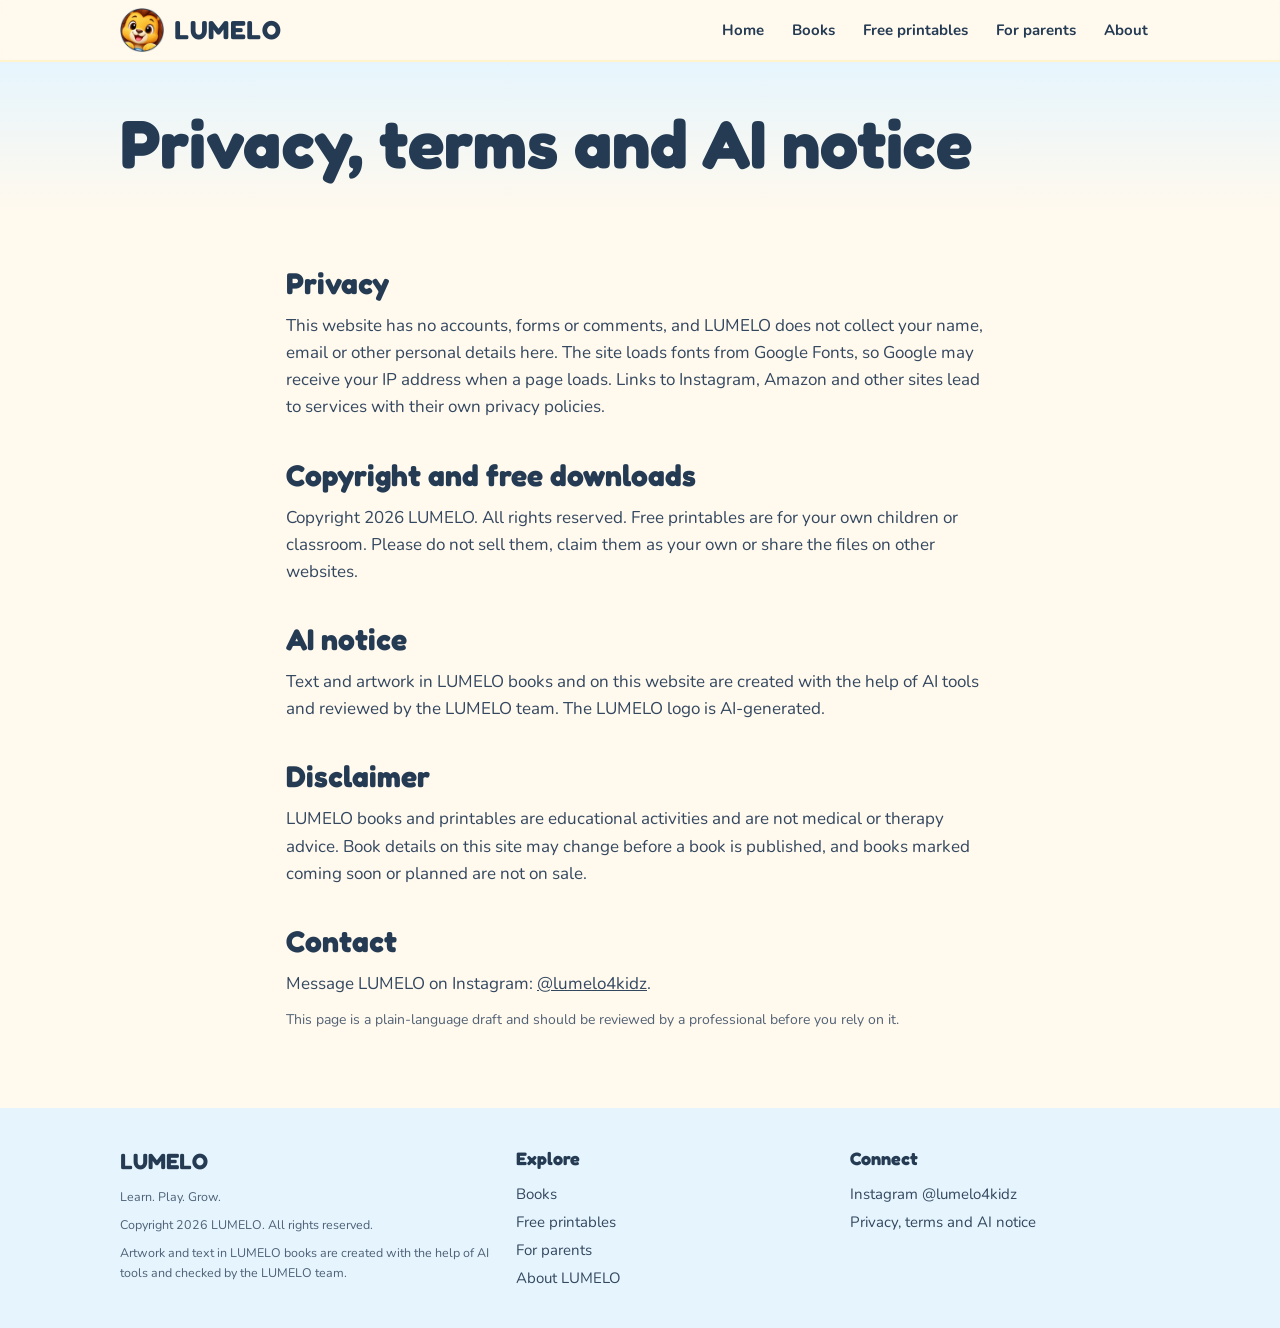
==== legal.html @ 81fd0a2c "Add LUMELO website" ====
<!doctype html>
<html lang="en">
<head>
<meta charset="utf-8">
<meta name="viewport" content="width=device-width, initial-scale=1">
<title>Privacy, terms and AI notice | LUMELO</title>
<meta name="description" content="Privacy, copyright, AI-content notice and disclaimer for the LUMELO website.">
<meta property="og:title" content="Privacy, terms and AI notice | LUMELO">
<meta property="og:description" content="Privacy, copyright, AI-content notice and disclaimer for the LUMELO website.">
<meta property="og:image" content="cover.jpg">
<link rel="icon" href="lion-badge.png">
<link rel="preconnect" href="https://fonts.googleapis.com">
<link rel="preconnect" href="https://fonts.gstatic.com" crossorigin>
<link href="https://fonts.googleapis.com/css2?family=Fredoka:wght@500;600;700&family=Nunito:wght@400;600;700;800&display=swap" rel="stylesheet">
<link rel="stylesheet" href="style.css">
</head>
<body data-page="legal">
<a class="skip" href="#main">Skip to content</a>
<header id="site-header"></header>
<main id="main">

<div class="pagehead"><div class="wrap"><h1>Privacy, terms and AI notice</h1></div></div>
<section><div class="wrap prose">
<h2 style="margin-top:0">Privacy</h2>
<p>This website has no accounts, forms or comments, and LUMELO does not collect your name, email or other personal details here. The site loads fonts from Google Fonts, so Google may receive your IP address when a page loads. Links to Instagram, Amazon and other sites lead to services with their own privacy policies.</p>
<h2>Copyright and free downloads</h2>
<p>Copyright 2026 LUMELO. All rights reserved. Free printables are for your own children or classroom. Please do not sell them, claim them as your own or share the files on other websites.</p>
<h2>AI notice</h2>
<p>Text and artwork in LUMELO books and on this website are created with the help of AI tools and reviewed by the LUMELO team. The LUMELO logo is AI-generated.</p>
<h2>Disclaimer</h2>
<p>LUMELO books and printables are educational activities and are not medical or therapy advice. Book details on this site may change before a book is published, and books marked coming soon or planned are not on sale.</p>
<h2>Contact</h2>
<p>Message LUMELO on Instagram: <a href="https://www.instagram.com/lumelo4kidz/" target="_blank" rel="noopener">@lumelo4kidz</a>.</p>
<p class="note">This page is a plain-language draft and should be reviewed by a professional before you rely on it.</p>
</div></section>
</main>
<footer id="site-footer"></footer>
<script src="books.js"></script>
<script src="site.js"></script>
</body>
</html>
---- style.css ----
:root{--sky:#4DB6E8;--sun:#FFD95A;--coral:#FF7B6B;--mint:#72D6B1;--lav:#A98BE8;--cream:#FFF9EE;--navy:#243B53;--ink:#33475F;--paper:#FFFFFF;--sky-soft:#E6F5FD;--sun-soft:#FFF4CC;--mint-soft:#DDF6EC;--coral-soft:#FFE4DF;--lav-soft:#EEE8FB;color-scheme:light}
*{box-sizing:border-box}
html{scroll-behavior:smooth}
body{margin:0;background:var(--cream);color:var(--ink);font-family:Nunito,system-ui,sans-serif;font-size:17px;line-height:1.6}
img{display:block;max-width:100%}
h1,h2,h3{font-family:Fredoka,Nunito,sans-serif;color:var(--navy);line-height:1.1;text-wrap:balance;margin:0}
p{margin:0}
a{color:inherit}
.wrap{max-width:1080px;margin-inline:auto;padding-inline:20px}
.skip{position:absolute;left:-999px}.skip:focus{left:8px;top:8px;background:var(--sun);padding:8px 14px;border-radius:8px;z-index:20}
header.top{position:sticky;top:0;z-index:10;background:rgba(255,249,238,.95);backdrop-filter:blur(8px);border-bottom:2px solid var(--sun-soft)}
.bar{display:flex;align-items:center;justify-content:space-between;gap:16px;padding-block:8px}
.brand{display:flex;align-items:center;gap:10px;text-decoration:none;font-family:Fredoka;font-weight:700;font-size:26px;color:var(--navy);letter-spacing:.02em}
.brand img{width:44px;height:44px}
nav{display:flex;gap:4px;flex-wrap:wrap;justify-content:flex-end}
nav a{font-weight:700;font-size:15px;text-decoration:none;padding:8px 12px;border-radius:999px;color:var(--navy)}
nav a:hover,nav a:focus-visible{background:var(--sky-soft);outline:none}
nav a[aria-current="page"]{background:var(--sun)}
.btn{display:inline-flex;align-items:center;gap:8px;font-family:Fredoka;font-weight:600;font-size:18px;text-decoration:none;padding:13px 24px;border-radius:999px;border:3px solid var(--navy);background:var(--sun);color:var(--navy);box-shadow:0 5px 0 var(--navy);transition:transform .12s,box-shadow .12s;cursor:pointer}
.btn:hover,.btn:focus-visible{transform:translateY(2px);box-shadow:0 3px 0 var(--navy);outline:none}
.btn.alt{background:var(--paper)}
.hero{overflow:hidden;background:linear-gradient(180deg,var(--sky-soft),var(--cream) 94%)}
.hero .wrap{display:grid;grid-template-columns:1.1fr .9fr;gap:36px;align-items:center;padding-block:48px 64px}
.tag{display:inline-block;font-weight:800;font-size:14px;letter-spacing:.08em;text-transform:uppercase;background:var(--navy);color:var(--sun);padding:6px 14px;border-radius:999px;margin-bottom:18px}
.hero h1,.pagehead h1{font-size:clamp(38px,6vw,68px);font-weight:700}
.hero h1 span{color:var(--coral)}
.lead{font-size:20px;max-width:34em;margin-top:18px}
.cta{display:flex;flex-wrap:wrap;gap:14px;margin-top:26px}
.note{font-size:14px;margin-top:14px;opacity:.85}
.stage{justify-self:center;width:min(100%,360px)}
.stage img{width:100%;border-radius:8px 14px 14px 8px;border:3px solid var(--navy);box-shadow:14px 16px 0 var(--sun),14px 16px 0 3px var(--navy);transform:rotate(3deg)}
.pagehead{background:linear-gradient(180deg,var(--sky-soft),var(--cream));padding-block:44px 30px}
.pagehead p{max-width:38em;margin-top:14px;font-size:19px}
section{padding-block:56px}
.eyebrow{font-weight:800;font-size:14px;letter-spacing:.1em;text-transform:uppercase;color:var(--coral);margin-bottom:10px}
h2{font-size:clamp(28px,4.2vw,42px);font-weight:700}
.sub{max-width:38em;margin-top:12px;font-size:18px}
.grid{display:grid;gap:20px;margin-top:30px}
.g4{grid-template-columns:repeat(4,1fr)}.g3{grid-template-columns:repeat(3,1fr)}.g2{grid-template-columns:repeat(2,1fr)}
.card{display:flex;flex-direction:column;background:var(--paper);border:3px solid var(--navy);border-radius:20px;overflow:hidden;text-decoration:none;box-shadow:0 6px 0 var(--navy);transition:transform .12s,box-shadow .12s}
.card:hover,.card:focus-visible{transform:translateY(3px);box-shadow:0 3px 0 var(--navy);outline:none}
.card .body{padding:16px 18px 20px;display:flex;flex-direction:column;gap:6px;flex:1}
.card h3{font-size:22px}
.card p{font-size:15px}
.meta{font-size:13px;font-weight:700;opacity:.8}
.cov{aspect-ratio:3/4;display:flex;align-items:center;justify-content:center;border-bottom:3px solid var(--navy);overflow:hidden}
.cov img{width:100%;height:100%;object-fit:cover}
.tile{flex-direction:column;gap:10px;padding:18px;text-align:center}
.tile img{width:64px;height:64px;object-fit:contain}
.tile b{font-family:Fredoka;font-size:24px;color:var(--navy);line-height:1.1}
.tile small{font-weight:800;letter-spacing:.06em;text-transform:uppercase;color:var(--navy)}
.c-sky{background:var(--sky-soft)}.c-sun{background:var(--sun-soft)}.c-coral{background:var(--coral-soft)}.c-mint{background:var(--mint-soft)}.c-lav{background:var(--lav-soft)}
.state{display:inline-block;align-self:flex-start;font-weight:800;font-size:12px;border-radius:999px;padding:2px 12px;border:2px solid var(--navy);background:var(--paper)}
.state.available{background:var(--mint)}.state.coming-soon{background:var(--sun)}
.chips{display:flex;flex-wrap:wrap;gap:8px;margin-top:22px}
.chip{font-family:Nunito;font-weight:800;font-size:15px;background:var(--paper);color:var(--navy);border:2px solid var(--navy);border-radius:999px;padding:5px 16px;cursor:pointer}
.chip[aria-pressed="true"]{background:var(--navy);color:#fff}
.chip:focus-visible{outline:3px solid var(--sky);outline-offset:2px}
.feat{border:3px solid var(--navy);border-radius:24px;background:var(--sun-soft);display:grid;grid-template-columns:.7fr 1.3fr;gap:30px;padding:28px;align-items:center;box-shadow:0 6px 0 var(--navy)}
.feat img{width:min(100%,260px);justify-self:center;border:3px solid var(--navy);border-radius:8px 12px 12px 8px}
.why{border:3px solid var(--navy);border-radius:20px;padding:22px}
.why h3{font-size:22px;margin-bottom:6px}
.dark{background:var(--navy);color:#EAF2FA}.dark h2{color:#fff}.dark .eyebrow{color:var(--sun)}
.list{display:grid;grid-template-columns:repeat(2,1fr);gap:14px 40px;margin:26px 0 0;padding:0;list-style:none}
.list li{display:flex;gap:12px;align-items:flex-start}
.list li::before{content:"";flex:none;width:14px;height:14px;margin-top:8px;border-radius:50%;background:var(--sun)}
.ticks{margin:16px 0 0;padding:0;list-style:none;display:grid;gap:8px}
.ticks li{padding-left:28px;position:relative}
.ticks li::before{content:"";position:absolute;left:4px;top:9px;width:12px;height:12px;border-radius:50%;background:var(--mint);border:2px solid var(--navy)}
.detail{display:grid;grid-template-columns:.8fr 1.2fr;gap:40px;align-items:start;padding-block:44px}
.detail .cov{border:3px solid var(--navy);border-radius:14px;box-shadow:10px 12px 0 var(--sun)}
.facts{display:grid;grid-template-columns:auto 1fr;gap:6px 18px;margin:20px 0;font-size:16px}
.facts dt{font-weight:800;color:var(--navy)}.facts dd{margin:0}
.sheet{background:var(--paper);border:3px solid var(--navy);border-radius:16px;padding:10px;box-shadow:0 6px 0 var(--navy);margin:0}
.sheet img{width:100%;border-radius:8px}
.sheet figcaption{font-family:Fredoka;font-weight:600;color:var(--navy);text-align:center;padding-top:8px}
.prose{max-width:44em}
.prose h2{font-size:30px;margin-top:38px}
.prose p,.prose ul{margin-top:12px}
.prose li{margin-top:6px}
.empty{padding:40px 0;font-weight:700}
footer{background:var(--sky-soft);padding-block:36px;font-size:15px;margin-top:20px}
footer .wrap{display:grid;grid-template-columns:1.2fr 1fr 1fr;gap:24px}
footer h4{font-family:Fredoka;color:var(--navy);margin:0 0 8px;font-size:18px}
footer a{display:block;text-decoration:none;padding:2px 0}footer a:hover{text-decoration:underline}
footer small{display:block;opacity:.85;margin-top:8px}
@media (max-width:820px){
.hero .wrap,.detail,.feat{grid-template-columns:1fr}
.g4{grid-template-columns:repeat(2,1fr)}.g3{grid-template-columns:1fr}
.list{grid-template-columns:1fr}
footer .wrap{grid-template-columns:1fr}
nav a{padding:6px 9px;font-size:14px}
section{padding-block:44px}
}
@media (max-width:460px){.g4,.g2{grid-template-columns:1fr}.brand{font-size:22px}.bar{flex-wrap:wrap}}
@media (prefers-reduced-motion:reduce){*{transition:none!important;scroll-behavior:auto!important}}
.feat .cov{aspect-ratio:auto;width:min(100%,260px);justify-self:center;border:3px solid var(--navy);border-radius:10px;background:none}
.feat .cov img{height:auto}
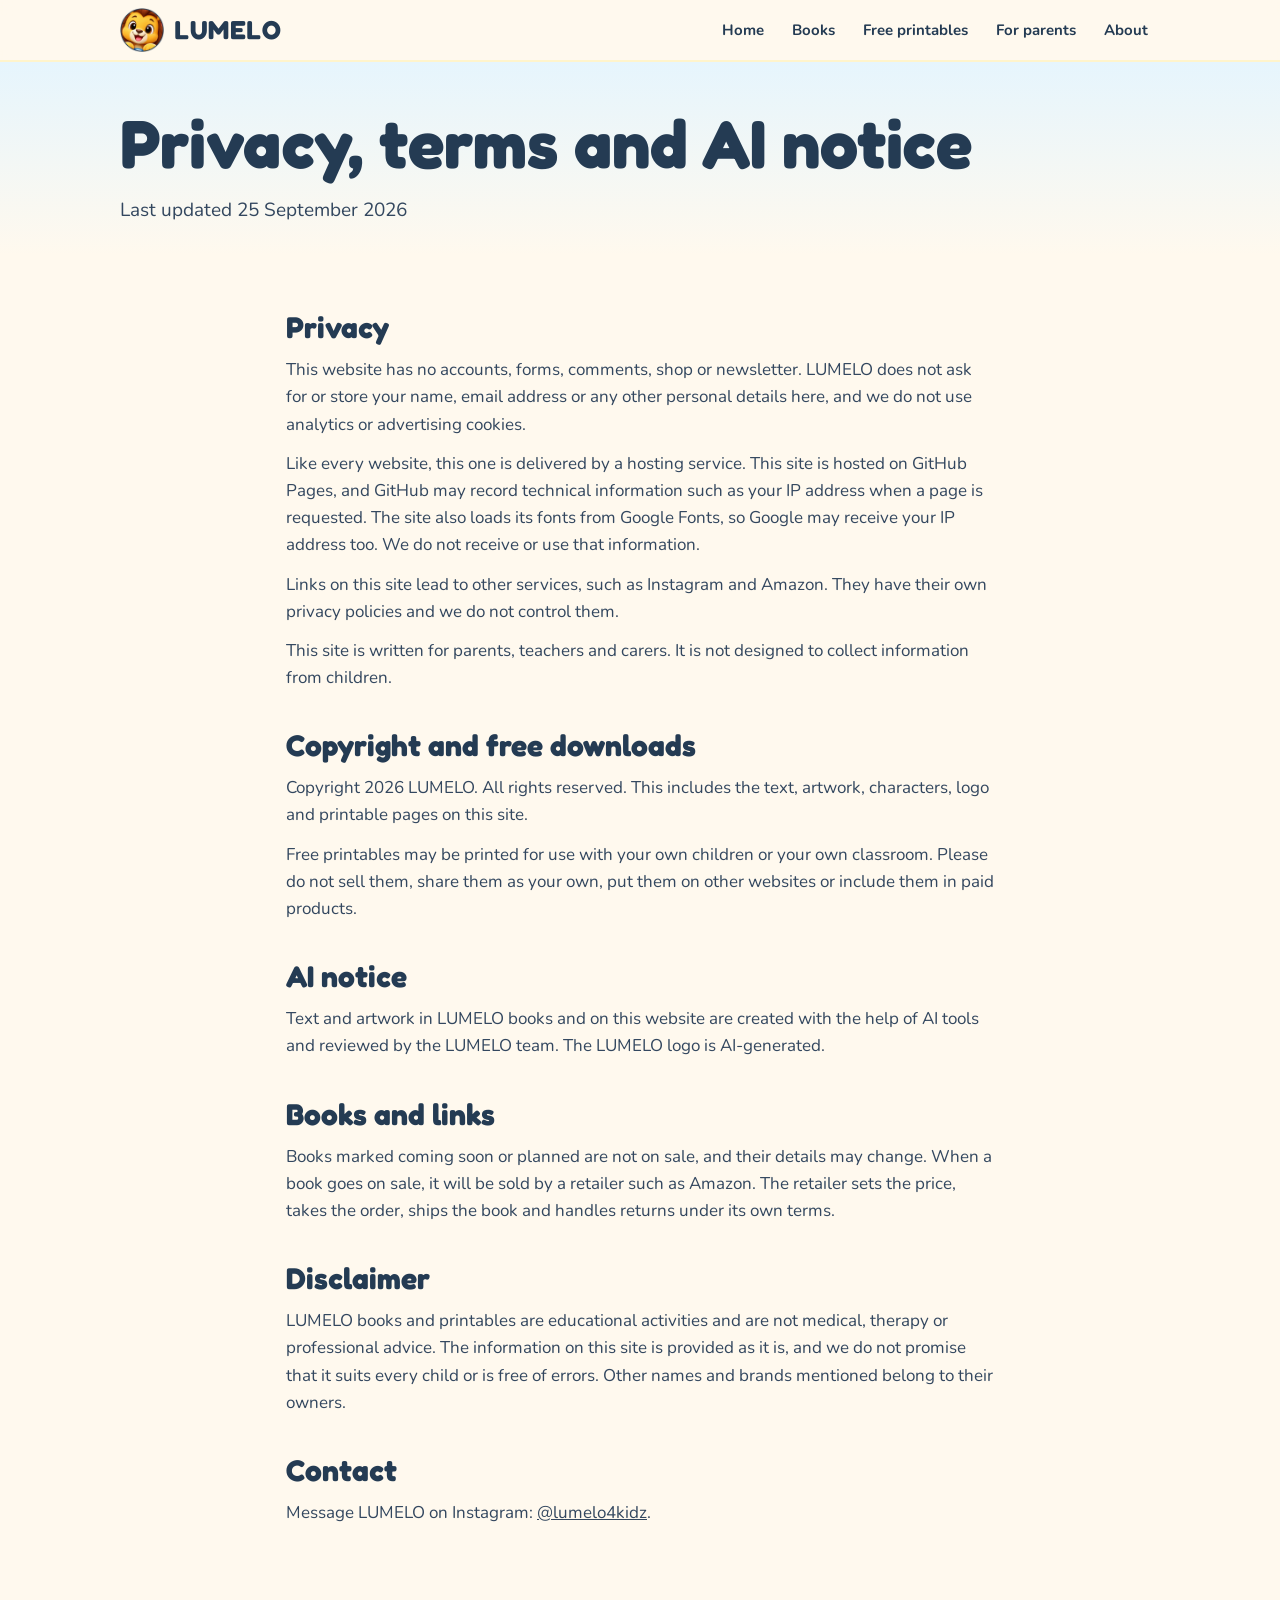
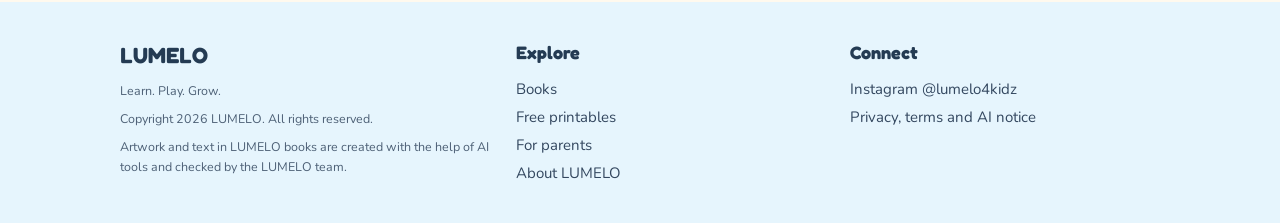
==== commit 794a0c6b: "Update legal.html" ====
--- a/legal.html
+++ b/legal.html
@@ -19,19 +19,24 @@
 <header id="site-header"></header>
 <main id="main">
 
-<div class="pagehead"><div class="wrap"><h1>Privacy, terms and AI notice</h1></div></div>
+<div class="pagehead"><div class="wrap"><h1>Privacy, terms and AI notice</h1><p>Last updated 25 September 2026</p></div></div>
 <section><div class="wrap prose">
 <h2 style="margin-top:0">Privacy</h2>
-<p>This website has no accounts, forms or comments, and LUMELO does not collect your name, email or other personal details here. The site loads fonts from Google Fonts, so Google may receive your IP address when a page loads. Links to Instagram, Amazon and other sites lead to services with their own privacy policies.</p>
+<p>This website has no accounts, forms, comments, shop or newsletter. LUMELO does not ask for or store your name, email address or any other personal details here, and we do not use analytics or advertising cookies.</p>
+<p>Like every website, this one is delivered by a hosting service. This site is hosted on GitHub Pages, and GitHub may record technical information such as your IP address when a page is requested. The site also loads its fonts from Google Fonts, so Google may receive your IP address too. We do not receive or use that information.</p>
+<p>Links on this site lead to other services, such as Instagram and Amazon. They have their own privacy policies and we do not control them.</p>
+<p>This site is written for parents, teachers and carers. It is not designed to collect information from children.</p>
 <h2>Copyright and free downloads</h2>
-<p>Copyright 2026 LUMELO. All rights reserved. Free printables are for your own children or classroom. Please do not sell them, claim them as your own or share the files on other websites.</p>
+<p>Copyright 2026 LUMELO. All rights reserved. This includes the text, artwork, characters, logo and printable pages on this site.</p>
+<p>Free printables may be printed for use with your own children or your own classroom. Please do not sell them, share them as your own, put them on other websites or include them in paid products.</p>
 <h2>AI notice</h2>
 <p>Text and artwork in LUMELO books and on this website are created with the help of AI tools and reviewed by the LUMELO team. The LUMELO logo is AI-generated.</p>
+<h2>Books and links</h2>
+<p>Books marked coming soon or planned are not on sale, and their details may change. When a book goes on sale, it will be sold by a retailer such as Amazon. The retailer sets the price, takes the order, ships the book and handles returns under its own terms.</p>
 <h2>Disclaimer</h2>
-<p>LUMELO books and printables are educational activities and are not medical or therapy advice. Book details on this site may change before a book is published, and books marked coming soon or planned are not on sale.</p>
+<p>LUMELO books and printables are educational activities and are not medical, therapy or professional advice. The information on this site is provided as it is, and we do not promise that it suits every child or is free of errors. Other names and brands mentioned belong to their owners.</p>
 <h2>Contact</h2>
 <p>Message LUMELO on Instagram: <a href="https://www.instagram.com/lumelo4kidz/" target="_blank" rel="noopener">@lumelo4kidz</a>.</p>
-<p class="note">This page is a plain-language draft and should be reviewed by a professional before you rely on it.</p>
 </div></section>
 </main>
 <footer id="site-footer"></footer>
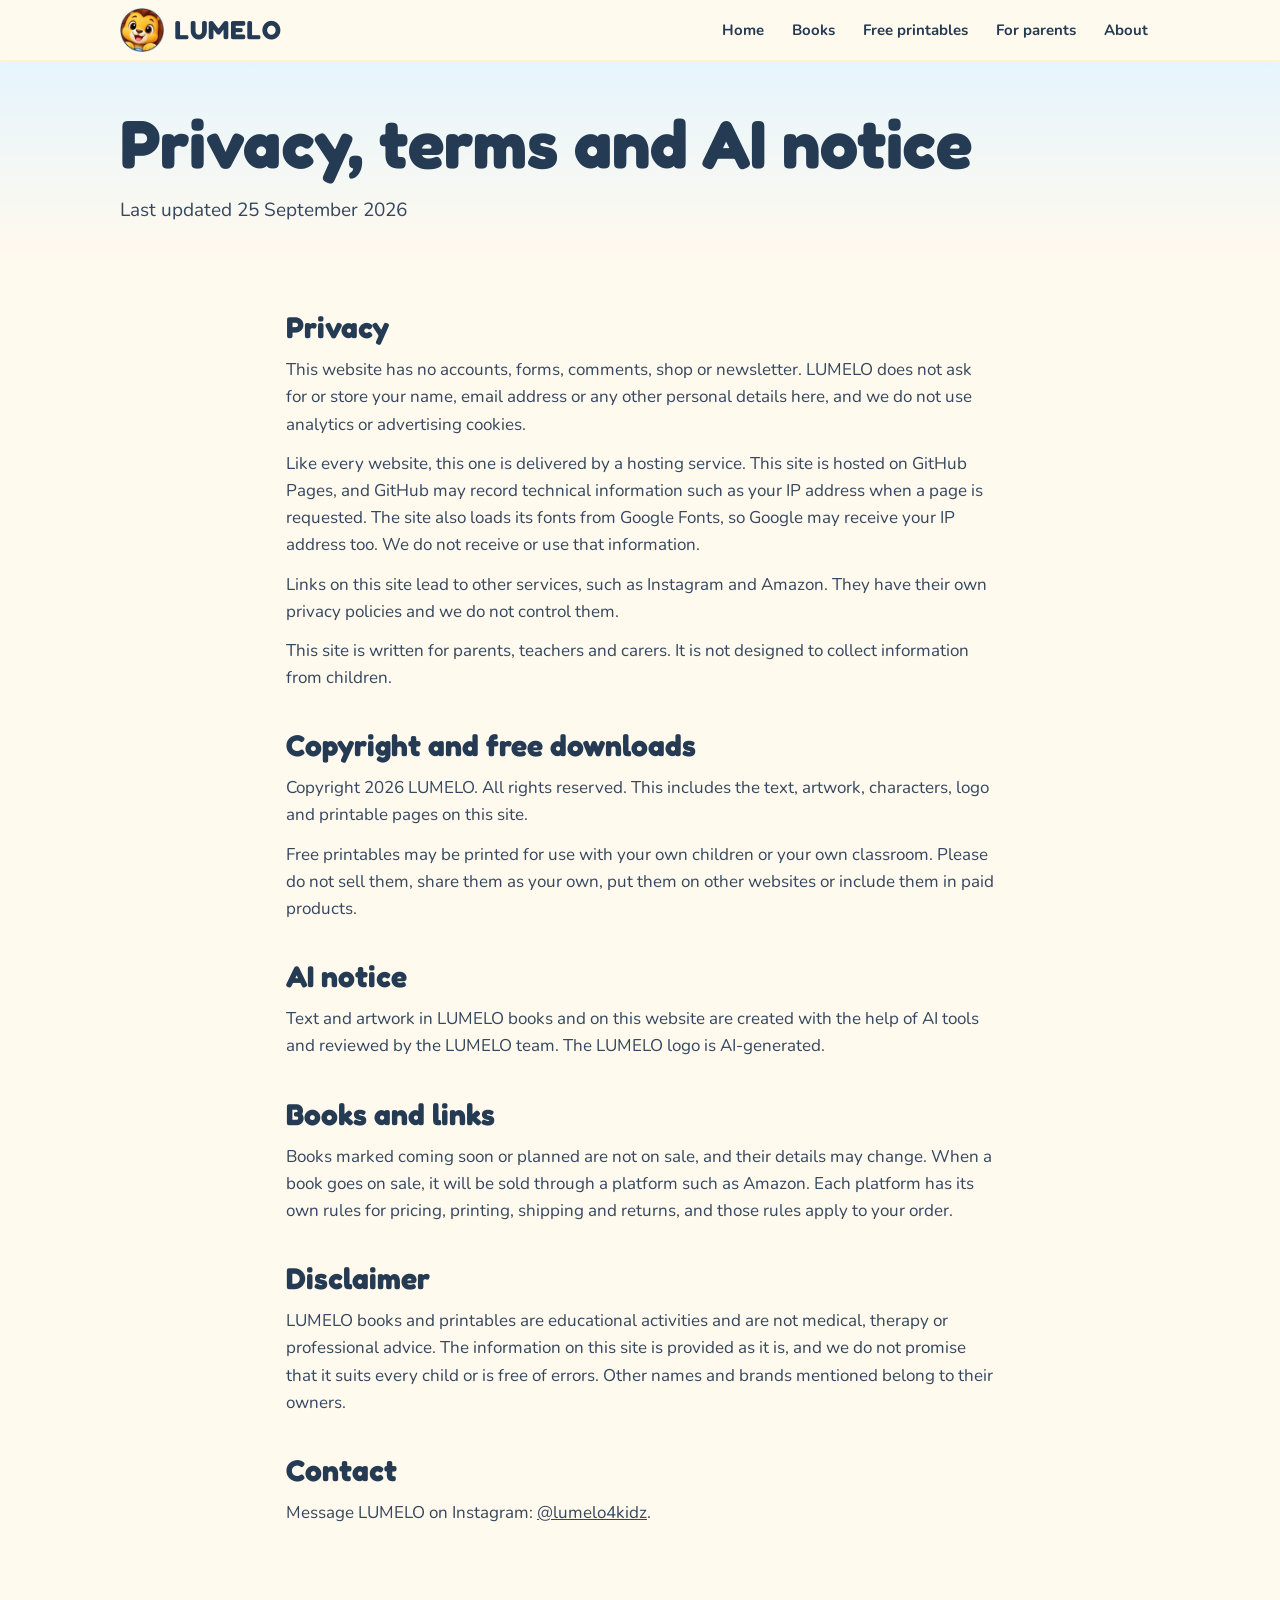
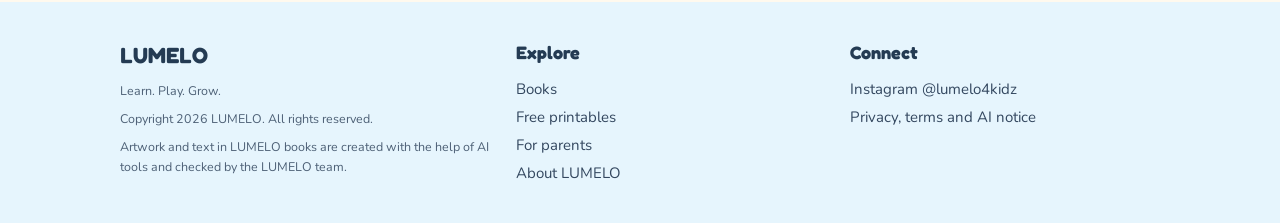
==== commit 9fcd2e59: "Update legal.html" ====
--- a/legal.html
+++ b/legal.html
@@ -32,7 +32,7 @@
 <h2>AI notice</h2>
 <p>Text and artwork in LUMELO books and on this website are created with the help of AI tools and reviewed by the LUMELO team. The LUMELO logo is AI-generated.</p>
 <h2>Books and links</h2>
-<p>Books marked coming soon or planned are not on sale, and their details may change. When a book goes on sale, it will be sold by a retailer such as Amazon. The retailer sets the price, takes the order, ships the book and handles returns under its own terms.</p>
+<p>Books marked coming soon or planned are not on sale, and their details may change. When a book goes on sale, it will be sold through a platform such as Amazon. Each platform has its own rules for pricing, printing, shipping and returns, and those rules apply to your order.</p>
 <h2>Disclaimer</h2>
 <p>LUMELO books and printables are educational activities and are not medical, therapy or professional advice. The information on this site is provided as it is, and we do not promise that it suits every child or is free of errors. Other names and brands mentioned belong to their owners.</p>
 <h2>Contact</h2>
